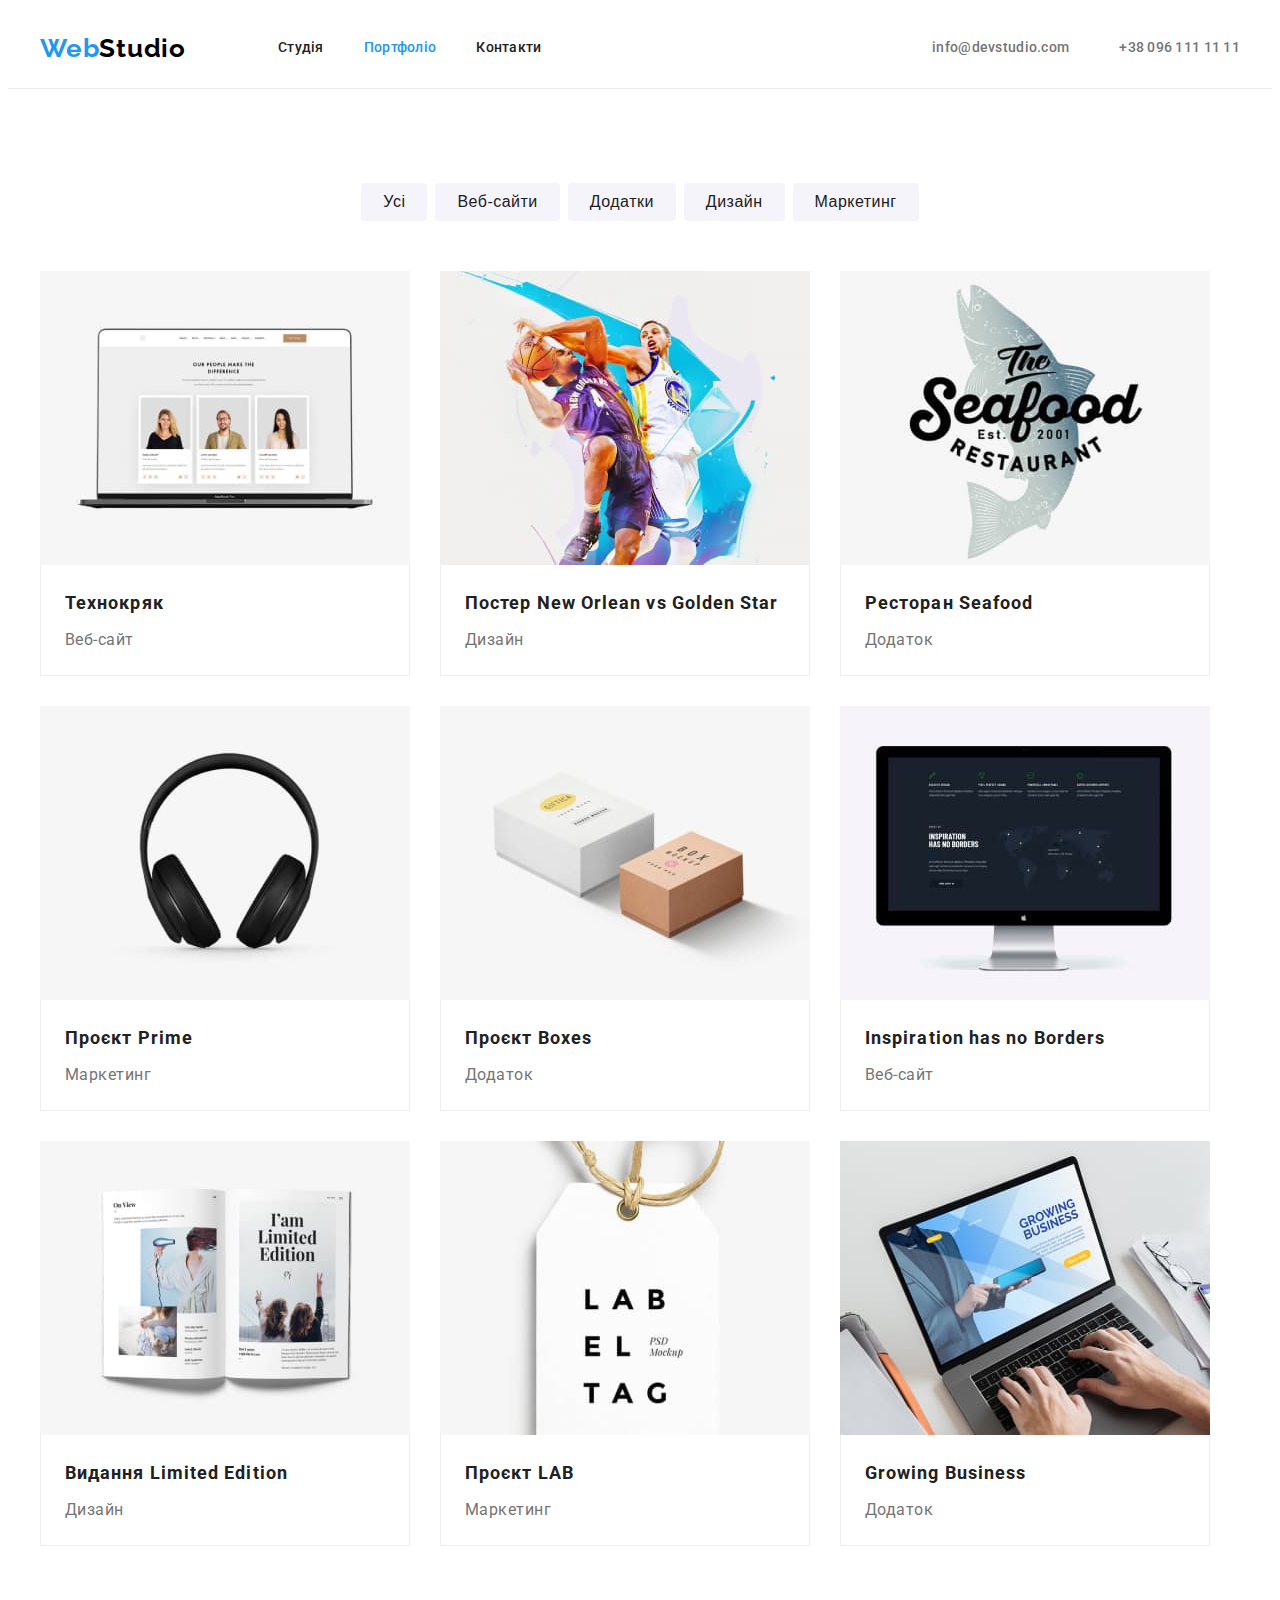
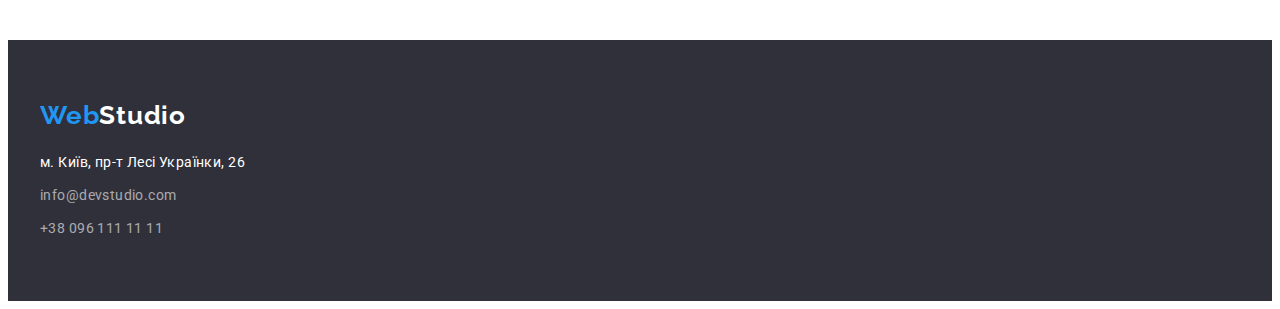
==== portfolio.html @ ae7ec664 "first commit" ====
<!DOCTYPE html>
<html lang="uk">
  <head>
    <meta charset="UTF-8" />
    <meta http-equiv="X-UA-Compatible" content="IE=edge" />
    <meta name="viewport" content="width=device-width, initial-scale=1.0" />
    <link rel="preconnect" href="https://fonts.googleapis.com" />
    <link rel="preconnect" href="https://fonts.gstatic.com" crossorigin />
    <link
      href="https://fonts.googleapis.com/css2?family=Raleway:wght@700&family=Roboto:wght@400;500;700;900&display=swap"
      rel="stylesheet"
    />
    <link
      rel="stylesheet"
      href="https://cdnjs.cloudflare.com/ajax/libs/modern-normalize/1.1.0/modern-normalize.min.css"
      integrity="sha512-wpPYUAdjBVSE4KJnH1VR1HeZfpl1ub8YT/NKx4PuQ5NmX2tKuGu6U/JRp5y+Y8XG2tV+wKQpNHVUX03MfMFn9Q=="
      crossorigin="anonymous"
      referrerpolicy="no-referrer"
    />
    <link rel="stylesheet" href="./css/styles.css" />
    <title>Portfolio</title>
  </head>
  <body>
    <header class="header">
      <div class="container header-container">
        <nav class="navigation">
          <a class="logo link" href="index.html" lang="en"
            ><span class="logo-first-letters">Web</span>Studio</a
          >
          <ul class="nav-list list">
            <li class="nav-list-item">
              <a class="nav-list-link link" href="./index.html"
                >Студія</a
              >
            </li>
            <li class="nav-list-item">
              <a class="nav-list-link link active-page" href="./portfolio.html"
                >Портфоліо</a
              >
            </li>
            <li class="nav-list-item">
              <a class="nav-list-link link" href="">Контакти</a>
            </li>
          </ul>
        </nav>
        <ul class="header-contact-list list">
          <li class="header-contact-list-item">
            <a
              class="header-contact-mail header-contact-list-link link"
              href="mailto:info@devstudio.com"
              >info@devstudio.com</a
            >
          </li>
          <li class="header-contact-list-item">
            <a
              class="header-contact-number header-contact-list-link link"
              href="tel:+380961111111"
              >+38 096 111 11 11</a
            >
          </li>
        </ul>
      </div>
    </header>
    <main>
      <section class="projects section">
        <div class="container">
          <h2 class="title-section" hidden>Проекти</h2>
          <ul class="filters-list list">
            <li class="filters-list-item">
              <button class="filter-button" type="button">Усі</button>
            </li>
            <li class="filters-list-item">
              <button class="filter-button" type="button">Веб-сайти</button>
            </li>
            <li class="filters-list-item">
              <button class="filter-button" type="button">Додатки</button>
            </li>
            <li class="filters-list-item">
              <button class="filter-button" type="button">Дизайн</button>
            </li>
            <li class="filters-list-item">
              <button class="filter-button" type="button">Маркетинг</button>
            </li>
          </ul>

          <ul class="projects-list list">
            <li class="projects-list-item projects-card">
              <a class="projects-card-link link" href=""
                ><img
                  class="projects-img"
                  src="./images/portfolio-img1.jpg"
                  alt="project 1"
                  width="370"
                  height="294"
                />
                <div class="projects-component-wrapper">
                  <h3 class="projects-title">Технокряк</h3>
                  <p class="projects-description">Веб-сайт</p>
                </div>
              </a>
            </li>
            <li class="projects-list-item projects-card">
              <a class="projects-card-link link" href=""
                ><img
                  class="projects-img"
                  src="./images/portfolio-img2.jpg"
                  alt="project 2"
                  width="370"
                  height="294"
                />
                <div class="projects-component-wrapper">
                  <h3 class="projects-title">
                    Постер <span lang="en">New Orlean vs Golden Star</span>
                  </h3>
                  <p class="projects-description">Дизайн</p>
                </div>
              </a>
            </li>
            <li class="projects-list-item projects-card">
              <a class="projects-card-link link" href=""
                ><img
                  class="projects-img"
                  src="./images/portfolio-img3.jpg"
                  alt="project 3"
                  width="370"
                  height="294"
                />
                <div class="projects-component-wrapper">
                  <h3 class="projects-title">
                    Ресторан <span lang="en">Seafood</span>
                  </h3>
                  <p class="projects-description">Додаток</p>
                </div>
              </a>
            </li>
            <li class="projects-list-item projects-card">
              <a class="projects-card-link link" href=""
                ><img
                  class="projects-img"
                  src="./images/portfolio-img4.jpg"
                  alt="project 4"
                  width="370"
                  height="294"
                />
                <div class="projects-component-wrapper">
                  <h3 class="projects-title">
                    Проєкт <span lang="en">Prime</span>
                  </h3>
                  <p class="projects-description">Маркетинг</p>
                </div>
              </a>
            </li>
            <li class="projects-list-item projects-card">
              <a class="projects-card-link link" href=""
                ><img
                  class="projects-img"
                  src="./images/portfolio-img5.jpg"
                  alt="project 5"
                  width="370"
                  height="294"
                />
                <div class="projects-component-wrapper">
                  <h3 class="projects-title">
                    Проєкт <span lang="en">Boxes</span>
                  </h3>
                  <p class="projects-description">Додаток</p>
                </div>
              </a>
            </li>
            <li class="projects-list-item projects-card">
              <a class="projects-card-link link" href=""
                ><img
                  class="projects-img"
                  src="./images/portfolio-img6.jpg"
                  alt="project 6"
                  width="370"
                  height="294"
                />
                <div class="projects-component-wrapper">
                  <h3 class="projects-title" lang="en">
                    Inspiration has no Borders
                  </h3>
                  <p class="projects-description">Веб-сайт</p>
                </div>
              </a>
            </li>
            <li class="projects-list-item projects-card">
              <a class="projects-card-link link" href=""
                ><img
                  class="projects-img"
                  src="./images/portfolio-img7.jpg"
                  alt="project 7"
                  width="370"
                  height="294"
                />
                <div class="projects-component-wrapper">
                  <h3 class="projects-title">
                    Видання <span lang="en">Limited Edition</span>
                  </h3>
                  <p class="projects-description">Дизайн</p>
                </div>
              </a>
            </li>
            <li class="projects-list-item projects-card">
              <a class="projects-card-link link" href=""
                ><img
                  class="projects-img"
                  src="./images/portfolio-img8.jpg"
                  alt="project 8"
                  width="370"
                  height="294"
                />
                <div class="projects-component-wrapper">
                  <h3 class="projects-title">
                    Проєкт <span lang="en">LAB</span>
                  </h3>
                  <p class="projects-description">Маркетинг</p>
                </div>
              </a>
            </li>
            <li class="projects-list-item projects-card">
              <a class="projects-card-link link" href=""
                ><img
                  class="projects-img"
                  src="./images/portfolio-img9.jpg"
                  alt="project 9"
                  width="370"
                  height="294"
                />
                <div class="projects-component-wrapper">
                  <h3 class="projects-title" lang="en">Growing Business</h3>
                  <p class="projects-description">Додаток</p>
                </div>
              </a>
            </li>
          </ul>
        </div>
      </section>
    </main>
    <footer class="footer">
      <div class="container">
        <a class="logo-footer logo link" href="index.html" lang="en"
          ><span class="logo-first-letters">Web</span>Studio</a
        >
        <address class="address">
          <p class="footer-contact-address">м. Київ, пр-т Лесі Українки, 26</p>
          <ul class="footer-list list">
            <li class="footer-list-item">
              <a
                class="footer-contact-mail contact-list-link link"
                href="mailto:info@devstudio.com"
                >info@devstudio.com</a
              >
            </li>
            <li class="footer-list-item">
              <a
                class="footer-contact-number contact-list-link link"
                href="tel:+380961111111"
                >+38 096 111 11 11</a
              >
            </li>
          </ul>
        </address>
      </div>
    </footer>
  </body>
</html>
---- css/styles.css ----
:root {
  --primary-font-family: "Roboto", sans-serif;
  --secondary-font-family: "Raleway", sans-serif;
  --accent-color: #2196f3;
  --primary-text-color-theme-dark: #ffffff;
  --secondary-text-color-theme-dark: rgba(255, 255, 255, 0.6);
  --primary-text-color-theme-light: #212121;
  --secondary-text-color-theme-light: #757575;
  --primary-background-color: #ffffff;
  --secondary-background-color: #f5f4fa;
  --dark-theme-background-color: #2f303a;
  --logo-text-color-theme-light: #000000;
  --logo-text-color-theme-dark: #ffffff;
  --accent-button-color: #188ce8;
}

h1,
h2,
h3,
h4,
p {
  margin-top: 0;
  margin-bottom: 0;
}

ul,
ol {
  margin-top: 0;
  margin-bottom: 0;
  padding-left: 0;
}

img {
  display: block;
}

address {
  font-style: normal;
}

body {
  font-family: var(--primary-font-family);
  color: var(--primary-text-color-theme-light);
  background-color: var(--primary-background-color);
}

.list {
  list-style: none;
}

.link {
  text-decoration: none;
}

.container {
  width: 1200px;
  padding-left: 15px;
  padding-right: 15px;
  margin-left: auto;
  margin-right: auto;
}

/* -------START INDEX-------- */

/* === START COMPONENTS === */
.hero,
.footer {
  background-color: var(--dark-theme-background-color);
}

.section {
  padding-top: 94px;
  padding-bottom: 94px;
}

.title-section {
  margin-bottom: 50px;
  font-weight: 700;
  font-size: 36px;
  line-height: 1.67;
  text-align: center;
  letter-spacing: 0.03em;
}

.visually-hidden {
  position: absolute;
  width: 1px;
  height: 1px;
  margin: -1px;
  border: 0;
  padding: 0;
  white-space: nowrap;
  clip-path: inset(100%);
  clip: rect(0 0 0 0);
  overflow: hidden;
}
/* === END COMPONENTS === */

/* === START HEADER ===*/
.header {
 border-bottom: 1px solid #ececec;
}

.header-container {
  display: flex;
  align-items: center;
}

.navigation,
.nav-list {
  display: flex;
  align-items: center;
}

.header-contact-list {
  display: flex;
  align-items: center;
  margin-left: auto;
}

.header-contact-list-item:not(:last-child) {
  margin-right: 50px;
}

.logo {
  font-family: var(--secondary-font-family);
  font-weight: 700;
  font-size: 26px;
  line-height: 1.19;
  letter-spacing: 0.03em;
  color: var(--logo-text-color-theme-light);
  margin-right: 92px;
}

.nav-list-item:not(:last-child) {
  margin-right: 40px;
}

.logo-first-letters {
  color: var(--accent-color);
}

.nav-list-link,
.header-contact-list-link {
  display: block;
  padding-top: 32px;
  padding-bottom: 32px;
  font-weight: 500;
  font-size: 14px;
  line-height: 1.14;
  letter-spacing: 0.02em;
  color: var(--primary-text-color-theme-light);
}
.header-contact-list-link {
  color: var(--secondary-text-color-theme-light);
}
.nav-list-link:hover,
.nav-list-link:focus {
  color: var(--accent-color);
}

.header-contact-list-link:hover,
.header-contact-list-link:focus {
  color: var(--accent-color);
}

.active-page {
  color: var(--accent-color);
}

/* === END HEADER === */

/* === START HERO === */
.hero {
  padding-top: 200px;
  padding-bottom: 200px;
}

.main-title {
  margin-left: auto;
  margin-right: auto;
  margin-bottom: 30px;
  width: 696px;
  font-weight: 900;
  font-size: 44px;
  line-height: 1.36;
  text-align: center;
  letter-spacing: 0.06em;
  text-transform: uppercase;
  color: var(--primary-text-color-theme-dark);
}

.modal-btn {
  margin-left: auto;
  margin-right: auto;
  min-width: 216px;
  min-height: 50px;
  padding: 8px 26px;
  font-family: inherit;
  font-weight: 700;
  font-size: 16px;
  line-height: 1.88;
  display: flex;
  align-items: center;
  text-align: center;
  letter-spacing: 0.06em;
  color: var(--primary-text-color-theme-dark);
  cursor: pointer;
  background-color: var(--accent-color);
  box-shadow: 0px 4px 4px rgba(0, 0, 0, 0.15);
  border-radius: 4px;
}
.modal-btn:hover,
.modal-btn:focus {
  background-color: var(--accent-button-color);
}
/* === END HERO === */

/* === START ABOUT === */

.about {
  padding-top: 94px;
}
.about-list {
  display: flex;
  gap: 30px;
}
.about-list-item {
  flex-basis: 270px;
}
.about-title {
  margin-bottom: 10px;
  font-weight: 700;
  font-size: 14px;
  line-height: 1.14;
  letter-spacing: 0.03em;
  text-transform: uppercase;
  color: var(--primary-text-color-theme-light);
}
.about-description {
  font-weight: 400;
  font-size: 14px;
  line-height: 1.71;
  letter-spacing: 0.03em;
  color: var(--secondary-text-color-theme-light);
}
/* === END ABOUT === */

/* === START PORTFOLIO === */

.portfolio-list {
  display: flex;
  flex-wrap: wrap;
  gap: 30px;
  }

.portfolio-list-item {
  flex-basis: calc((100% - 90px) / 3);
  }
/* === END PORTFOLIO === */

/* === START CONTACTS === */
.contacts-list {
  display: flex;
  flex-wrap: wrap;
  gap: 30px;
  }

.contacts-content-wrapper {
  padding-top: 30px;
  padding-bottom: 30px;
}

.contacts {
  background-color: var(--secondary-background-color);
}

.contacts-list-item {
  flex-basis: calc((100% - 120px) / 4);
  background-color: var(--primary-background-color);
  box-shadow: 0px 1px 3px rgba(0, 0, 0, 0.12), 0px 1px 1px rgba(0, 0, 0, 0.14),
    0px 2px 1px rgba(0, 0, 0, 0.2);
  border-radius: 0px 0px 4px 4px;
}

.contacts-title {
  margin-bottom: 10px;
  font-weight: 500;
  font-size: 16px;
  line-height: 1.19;
  text-align: center;
  letter-spacing: 0.03em;
  color: var(--primary-text-color-theme-light);
}
.contacts-description {
  font-weight: 400;
  font-size: 16px;
  line-height: 1.19;
  text-align: center;
  letter-spacing: 0.03em;
  color: var(--secondary-text-color-theme-light);
}
/* === END CONTACTS === */

/* === START FOOTER === */
.footer {
  padding-top: 60px;
  padding-bottom: 60px;
}

.logo-footer {
  color: var(--logo-text-color-theme-dark);
  margin-right: 0;
}
.address {
  margin-top: 20px;
}
.address,
.footer-contact-mail,
.footer-contact-number {
  font-style: normal;
  font-weight: 400;
  font-size: 14px;
  line-height: 1.71;
  letter-spacing: 0.03em;
  color: var(--secondary-text-color-theme-dark);
}
.footer-contact-address {
  margin-bottom: 9px;
  color: var(--logo-text-color-theme-dark);
}

.footer-list-item:not(:last-child) {
  margin-bottom: 9px;
}
/* === END FOOTER === */

/* -------END INDEX-------- */

/* -------START PORTFOLIO-------- */

/* === START PROJECTS === */
.filters-list {
  display: flex;
  justify-content: center;
  margin-bottom: 50px;
}

.filters-list-item:not(:last-child) {
  margin-right: 8px;
}

.filter-button {
  min-height: 38px;
  padding: 6px 22px;
  border: none;
  font-weight: 500;
  font-size: 16px;
  line-height: 1.62;
  text-align: center;
  letter-spacing: 0.03em;
  background-color: var(--secondary-background-color);
  border-radius: 4px;
  color: var(--primary-text-color-theme-light);
}
.filter-button:hover,
.filter-button:focus {
  cursor: pointer;
  background-color: var(--accent-color);
  box-shadow: 0px 3px 1px rgba(0, 0, 0, 0.1), 0px 1px 2px rgba(0, 0, 0, 0.08),
    0px 2px 2px rgba(0, 0, 0, 0.12);
  border-radius: 4px;
  color: var(--primary-text-color-theme-dark);
}

.projects-list {
  display: flex;
  flex-wrap: wrap;
  gap: 30px;
}

.projects-list-item {
  flex-basis: calc((100% - 90px) / 3);
}

.projects-card {
  background-color: #ffffff;
}

.projects-component-wrapper {
  padding: 20px 24px;
  border: 1px solid #eeeeee;
  border-top: none;
}
.projects-title {
  font-weight: 700;
  font-size: 18px;
  line-height: 2;
  letter-spacing: 0.06em;
  color: var(--primary-text-color-theme-light);
  margin-bottom: 4px;
}
.projects-description {
  font-weight: 400;
  font-size: 16px;
  line-height: 1.88;
  letter-spacing: 0.03em;
  color: var(--secondary-text-color-theme-light);
}
/* === END PROJECTS === */

/* -------END PORTFOLIO-------- */
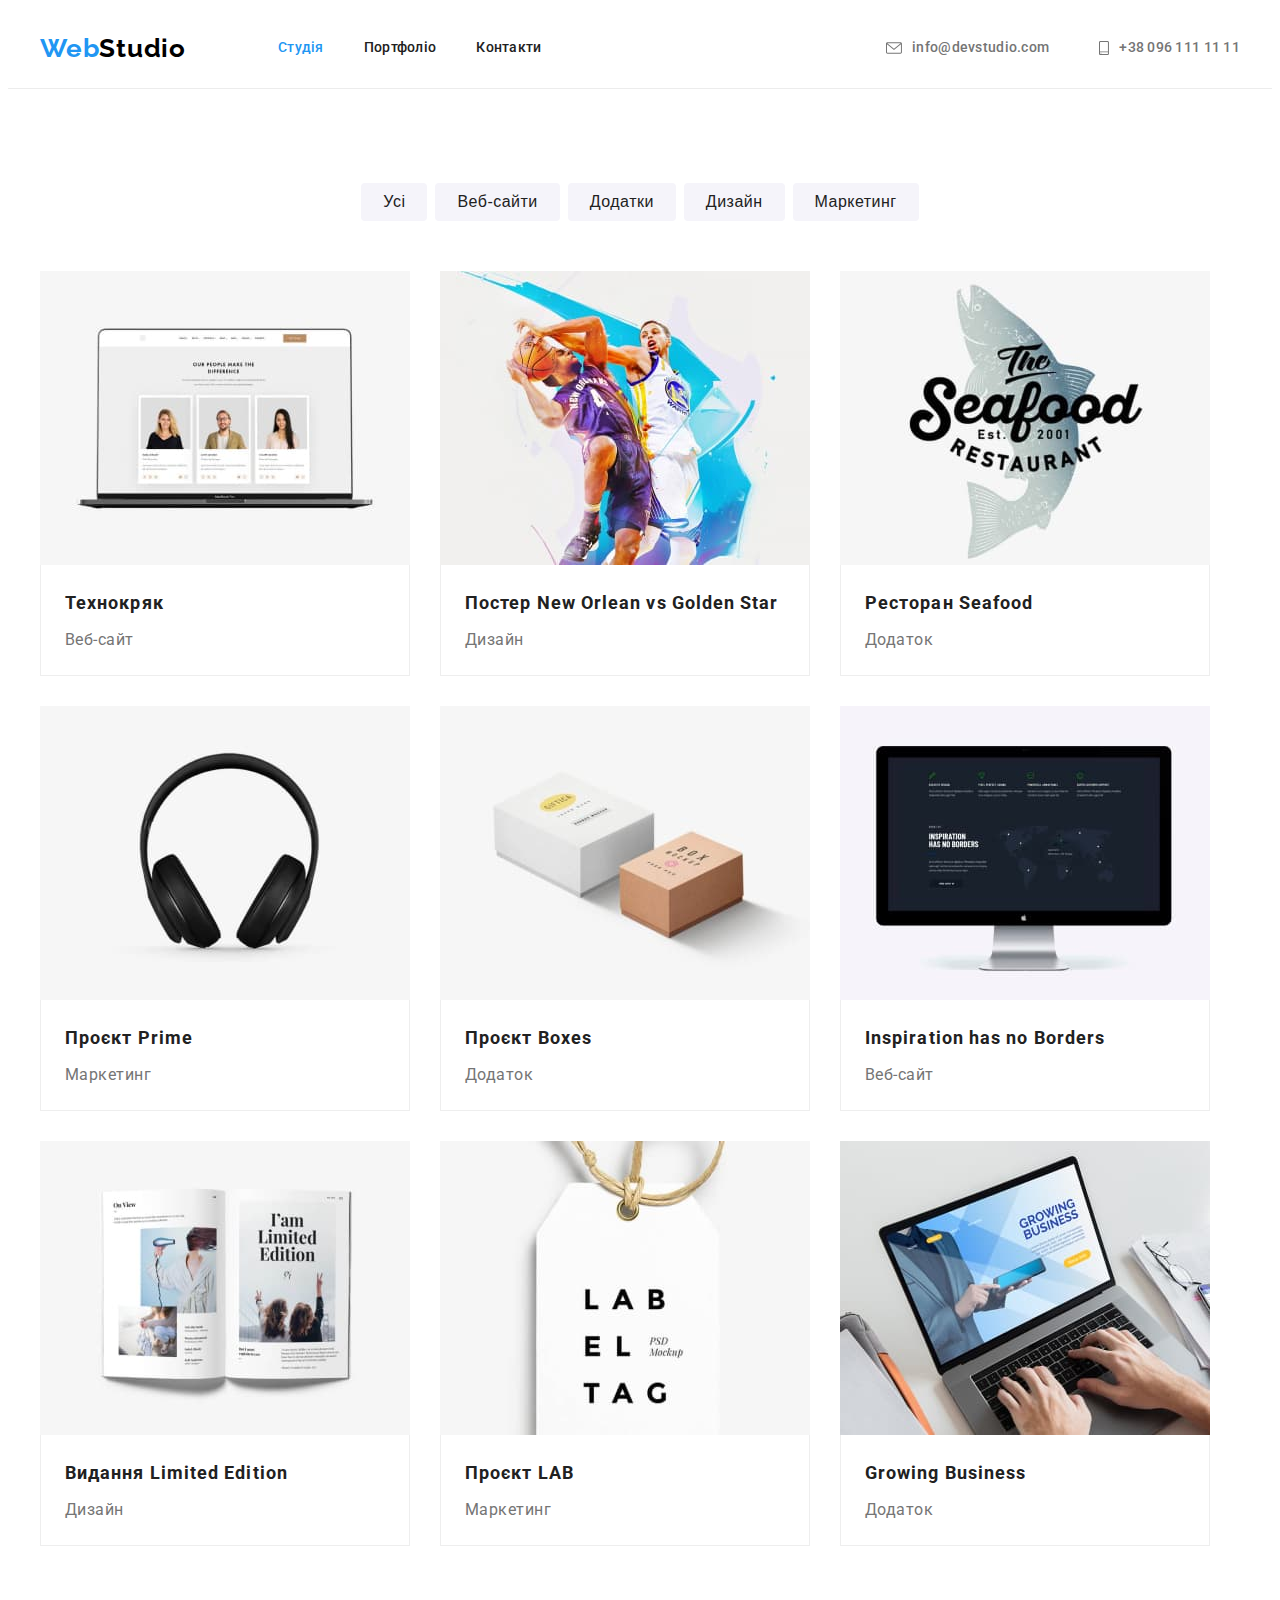
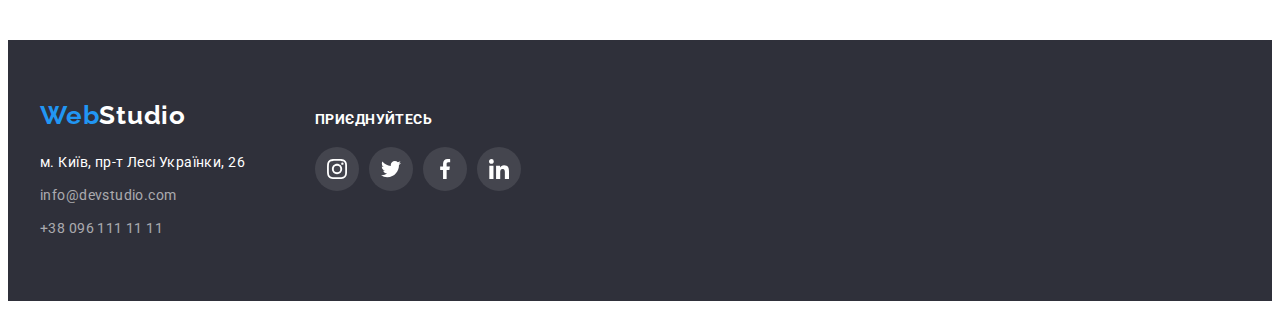
==== commit 49636613: "add social icons" ====
--- a/portfolio.html
+++ b/portfolio.html
@@ -29,12 +29,12 @@
           >
           <ul class="nav-list list">
             <li class="nav-list-item">
-              <a class="nav-list-link link" href="./index.html"
+              <a class="nav-list-link link active-page" href="./index.html"
                 >Студія</a
               >
             </li>
             <li class="nav-list-item">
-              <a class="nav-list-link link active-page" href="./portfolio.html"
+              <a class="nav-list-link link" href="./portfolio.html"
                 >Портфоліо</a
               >
             </li>
@@ -48,14 +48,28 @@
             <a
               class="header-contact-mail header-contact-list-link link"
               href="mailto:info@devstudio.com"
-              >info@devstudio.com</a
+            >
+              <svg width="16px" height="12px" class="header-contact-icons">
+                <use
+                  class="header-email-icon"
+                  href="./images/icons.svg#icon-envelope"
+                ></use>
+              </svg>
+              info@devstudio.com</a
             >
           </li>
           <li class="header-contact-list-item">
             <a
               class="header-contact-number header-contact-list-link link"
               href="tel:+380961111111"
-              >+38 096 111 11 11</a
+            >
+              <svg width="10px" height="16px" class="header-contact-icons">
+                <use
+                  class="header-number-icon"
+                  href="./images/icons.svg#icon-smartphone"
+                ></use>
+              </svg>
+              +38 096 111 11 11</a
             >
           </li>
         </ul>
@@ -84,11 +98,11 @@
           </ul>
 
           <ul class="projects-list list">
-            <li class="projects-list-item projects-card">
-              <a class="projects-card-link link" href=""
-                ><img
-                  class="projects-img"
-                  src="./images/portfolio-img1.jpg"
+            <li class="projects-list-item">
+              <a class="projects-card-link link" href="">
+                <img
+                  class="projects-img"
+                  src="./images/portfolio/portfolio-img1.jpg"
                   alt="project 1"
                   width="370"
                   height="294"
@@ -99,11 +113,11 @@
                 </div>
               </a>
             </li>
-            <li class="projects-list-item projects-card">
-              <a class="projects-card-link link" href=""
-                ><img
-                  class="projects-img"
-                  src="./images/portfolio-img2.jpg"
+            <li class="projects-list-item">
+              <a class="projects-card-link link" href="">
+                <img
+                  class="projects-img"
+                  src="./images/portfolio/portfolio-img2.jpg"
                   alt="project 2"
                   width="370"
                   height="294"
@@ -116,11 +130,11 @@
                 </div>
               </a>
             </li>
-            <li class="projects-list-item projects-card">
-              <a class="projects-card-link link" href=""
-                ><img
-                  class="projects-img"
-                  src="./images/portfolio-img3.jpg"
+            <li class="projects-list-item">
+              <a class="projects-card-link link" href="">
+                <img
+                  class="projects-img"
+                  src="./images/portfolio/portfolio-img3.jpg"
                   alt="project 3"
                   width="370"
                   height="294"
@@ -133,11 +147,11 @@
                 </div>
               </a>
             </li>
-            <li class="projects-list-item projects-card">
-              <a class="projects-card-link link" href=""
-                ><img
-                  class="projects-img"
-                  src="./images/portfolio-img4.jpg"
+            <li class="projects-list-item">
+              <a class="projects-card-link link" href="">
+                <img
+                  class="projects-img"
+                  src="./images/portfolio/portfolio-img4.jpg"
                   alt="project 4"
                   width="370"
                   height="294"
@@ -150,11 +164,11 @@
                 </div>
               </a>
             </li>
-            <li class="projects-list-item projects-card">
-              <a class="projects-card-link link" href=""
-                ><img
-                  class="projects-img"
-                  src="./images/portfolio-img5.jpg"
+            <li class="projects-list-item">
+              <a class="projects-card-link link" href="">
+                <img
+                  class="projects-img"
+                  src="./images/portfolio/portfolio-img5.jpg"
                   alt="project 5"
                   width="370"
                   height="294"
@@ -167,11 +181,11 @@
                 </div>
               </a>
             </li>
-            <li class="projects-list-item projects-card">
-              <a class="projects-card-link link" href=""
-                ><img
-                  class="projects-img"
-                  src="./images/portfolio-img6.jpg"
+            <li class="projects-list-item">
+              <a class="projects-card-link link" href="">
+                <img
+                  class="projects-img"
+                  src="./images/portfolio/portfolio-img6.jpg"
                   alt="project 6"
                   width="370"
                   height="294"
@@ -184,11 +198,11 @@
                 </div>
               </a>
             </li>
-            <li class="projects-list-item projects-card">
-              <a class="projects-card-link link" href=""
-                ><img
-                  class="projects-img"
-                  src="./images/portfolio-img7.jpg"
+            <li class="projects-list-item">
+              <a class="projects-card-link link" href="">
+                <img
+                  class="projects-img"
+                  src="./images/portfolio/portfolio-img7.jpg"
                   alt="project 7"
                   width="370"
                   height="294"
@@ -201,11 +215,11 @@
                 </div>
               </a>
             </li>
-            <li class="projects-list-item projects-card">
-              <a class="projects-card-link link" href=""
-                ><img
-                  class="projects-img"
-                  src="./images/portfolio-img8.jpg"
+            <li class="projects-list-item">
+              <a class="projects-card-link link" href="">
+                <img
+                  class="projects-img"
+                  src="./images/portfolio/portfolio-img8.jpg"
                   alt="project 8"
                   width="370"
                   height="294"
@@ -218,11 +232,11 @@
                 </div>
               </a>
             </li>
-            <li class="projects-list-item projects-card">
-              <a class="projects-card-link link" href=""
-                ><img
-                  class="projects-img"
-                  src="./images/portfolio-img9.jpg"
+            <li class="projects-list-item">
+              <a class="projects-card-link link" href="">
+                <img
+                  class="projects-img"
+                  src="./images/portfolio/portfolio-img9.jpg"
                   alt="project 9"
                   width="370"
                   height="294"
@@ -239,28 +253,97 @@
     </main>
     <footer class="footer">
       <div class="container">
-        <a class="logo-footer logo link" href="index.html" lang="en"
-          ><span class="logo-first-letters">Web</span>Studio</a
-        >
-        <address class="address">
-          <p class="footer-contact-address">м. Київ, пр-т Лесі Українки, 26</p>
-          <ul class="footer-list list">
-            <li class="footer-list-item">
-              <a
-                class="footer-contact-mail contact-list-link link"
-                href="mailto:info@devstudio.com"
-                >info@devstudio.com</a
-              >
-            </li>
-            <li class="footer-list-item">
-              <a
-                class="footer-contact-number contact-list-link link"
-                href="tel:+380961111111"
-                >+38 096 111 11 11</a
-              >
-            </li>
-          </ul>
-        </address>
+        <ul class="footer-list list">
+          <li class="footer-list-item">
+            <a class="logo-footer logo link" href="index.html" lang="en"
+              ><span class="logo-first-letters">Web</span>Studio</a
+            >
+            <address class="address">
+              <p class="footer-contact-address">
+                м. Київ, пр-т Лесі Українки, 26
+              </p>
+              <ul class="footer-address-list list">
+                <li class="footer-address-list-item">
+                  <a
+                    class="footer-contact-mail contact-list-link link"
+                    href="mailto:info@devstudio.com"
+                    >info@devstudio.com</a
+                  >
+                </li>
+                <li class="footer-address-list-item">
+                  <a
+                    class="footer-contact-number contact-list-link link"
+                    href="tel:+380961111111"
+                    >+38 096 111 11 11</a
+                  >
+                </li>
+              </ul>
+            </address>
+          </li>
+          <li class="footer-list-item">
+            <h2 class="title-section visually-hidden">Приєднуйтесь</h2>
+
+            <h3 class="footer-social-title">Приєднуйтесь</h3>
+            <ul class="social-links-list list">
+              <li class="social-links-item">
+                <a
+                  href=""
+                  class="social-links-link footer-social-links-link link"
+                >
+                  <svg
+                    class="social-links-icon footer-social-list-icon"
+                    width="20px"
+                    height="20px"
+                  >
+                    <use href="./images/icons.svg#instagram"></use>
+                  </svg>
+                </a>
+              </li>
+              <li class="social-links-item">
+                <a
+                  href=""
+                  class="social-links-link footer-social-links-link link"
+                >
+                  <svg
+                    class="social-links-icon footer-social-list-icon"
+                    width="20px"
+                    height="20px"
+                  >
+                    <use href="./images/icons.svg#twitter"></use>
+                  </svg>
+                </a>
+              </li>
+              <li class="social-links-item">
+                <a
+                  href=""
+                  class="social-links-link footer-social-links-link link"
+                >
+                  <svg
+                    class="social-links-icon footer-social-list-icon"
+                    width="20px"
+                    height="20px"
+                  >
+                    <use href="./images/icons.svg#facebook"></use>
+                  </svg>
+                </a>
+              </li>
+              <li class="social-links-item">
+                <a
+                  href=""
+                  class="social-links-link footer-social-links-link link"
+                >
+                  <svg
+                    class="social-links-icon footer-social-list-icon"
+                    width="20px"
+                    height="20px"
+                  >
+                    <use href="./images/icons.svg#linkedin"></use>
+                  </svg>
+                </a>
+              </li>
+            </ul>
+          </li>
+        </ul>
       </div>
     </footer>
   </body>
--- a/css/styles.css
+++ b/css/styles.css
@@ -98,7 +98,7 @@
 
 /* === START HEADER ===*/
 .header {
- border-bottom: 1px solid #ececec;
+  border-bottom: 1px solid #ececec;
 }
 
 .header-container {
@@ -151,16 +151,32 @@
   letter-spacing: 0.02em;
   color: var(--primary-text-color-theme-light);
 }
+
 .header-contact-list-link {
+  display: flex;
+  align-items: center;
   color: var(--secondary-text-color-theme-light);
 }
+
+.header-contact-icons {
+  margin-right: 10px;
+  fill: var(--secondary-text-color-theme-light);
+}
+
 .nav-list-link:hover,
 .nav-list-link:focus {
   color: var(--accent-color);
 }
 
+.header-contact-list-link:hover .header-contact-icons,
+.header-contact-list-link:focus .header-contact-icons {
+  fill: var(--accent-color);
+}
+
 .header-contact-list-link:hover,
-.header-contact-list-link:focus {
+.header-contact-list-link:focus,
+.contact-list-link:hover,
+.contact-list-link:focus {
   color: var(--accent-color);
 }
 
@@ -174,6 +190,12 @@
 .hero {
   padding-top: 200px;
   padding-bottom: 200px;
+  background-image: linear-gradient(
+      rgba(47, 48, 58, 0.4),
+      rgba(47, 48, 58, 0.4)
+    ),
+    url(../images/hero/bg.jpg);
+  background-size: cover;
 }
 
 .main-title {
@@ -214,6 +236,7 @@
 .modal-btn:focus {
   background-color: var(--accent-button-color);
 }
+
 /* === END HERO === */
 
 /* === START ABOUT === */
@@ -244,6 +267,17 @@
   letter-spacing: 0.03em;
   color: var(--secondary-text-color-theme-light);
 }
+
+.about-item-icon {
+  display: flex;
+  flex-basis: 270px;
+  align-items: center;
+  justify-content: center;
+  margin-bottom: 30px;
+  background-color: var(--secondary-background-color);
+  border-radius: 4px;
+  padding: 25px 100px;
+}
 /* === END ABOUT === */
 
 /* === START PORTFOLIO === */
@@ -252,11 +286,11 @@
   display: flex;
   flex-wrap: wrap;
   gap: 30px;
-  }
+}
 
 .portfolio-list-item {
   flex-basis: calc((100% - 90px) / 3);
-  }
+}
 /* === END PORTFOLIO === */
 
 /* === START CONTACTS === */
@@ -264,11 +298,10 @@
   display: flex;
   flex-wrap: wrap;
   gap: 30px;
-  }
+}
 
 .contacts-content-wrapper {
-  padding-top: 30px;
-  padding-bottom: 30px;
+  padding: 30px 32px;
 }
 
 .contacts {
@@ -293,6 +326,7 @@
   color: var(--primary-text-color-theme-light);
 }
 .contacts-description {
+  margin-bottom: 16px;
   font-weight: 400;
   font-size: 16px;
   line-height: 1.19;
@@ -300,7 +334,65 @@
   letter-spacing: 0.03em;
   color: var(--secondary-text-color-theme-light);
 }
+
+.social-links-link {
+  display: flex;
+  justify-content: center;
+  align-items: center;
+  width: 44px;
+  height: 44px;
+  border-radius: 50%;
+  fill: #afb1b8;
+}
+
+.social-links-list {
+  display: flex;
+  gap: 10px;
+  justify-content: center;
+}
+
+.social-links-link:hover,
+.social-links-link:focus {
+  background-color: var(--accent-color);
+}
+
+.social-links-link:hover .social-links-icon,
+.social-links-link:focus .social-links-icon {
+  fill: var(--logo-text-color-theme-dark);
+}
 /* === END CONTACTS === */
+
+/* === START CLIENTS === */
+.clients-list {
+  display: flex;
+  flex-wrap: wrap;
+  gap: 30px;
+}
+
+.clients-list-item {
+  flex-basis: calc((100% - 180px) / 6);
+  border: 1px solid #afb1b8;
+  border-radius: 4px;
+}
+
+.clients-list-link {
+  display: flex;
+  align-items: center;
+  justify-content: center;
+  flex-basis: 170px;
+  padding: 16px 0;
+}
+
+.clients-logo-icons {
+  fill: #afb1b8;
+}
+
+.clients-list-link:hover .clients-logo-icons,
+.clients-list-link:focus .clients-logo-icons {
+  fill: var(--accent-color);
+}
+
+/* === END CLIENTS === */
 
 /* === START FOOTER === */
 .footer {
@@ -330,8 +422,35 @@
   color: var(--logo-text-color-theme-dark);
 }
 
+.footer-address-list-item:not(:last-child) {
+  margin-bottom: 9px;
+}
+
+.footer-social-title {
+  font-weight: 700;
+  font-size: 14px;
+  line-height: 16px;
+  letter-spacing: 0.03em;
+  text-transform: uppercase;
+  color: var(--logo-text-color-theme-dark);
+  margin-bottom: 20px;
+}
+
+.footer-list {
+  display: flex;
+  align-items: baseline;
+}
+
 .footer-list-item:not(:last-child) {
-  margin-bottom: 9px;
+  margin-right: 70px;
+}
+
+.footer-social-links-link {
+  background-color: rgba(255, 255, 255, 0.1);
+}
+
+.footer-social-list-icon {
+  fill: var(--logo-text-color-theme-dark);
 }
 /* === END FOOTER === */
 
@@ -380,10 +499,7 @@
 }
 
 .projects-list-item {
-  flex-basis: calc((100% - 90px) / 3);
-}
-
-.projects-card {
+  flex-basis: 370px;
   background-color: #ffffff;
 }
 
@@ -392,6 +508,13 @@
   border: 1px solid #eeeeee;
   border-top: none;
 }
+
+.projects-list-item:hover,
+.projects-list-item:focus {
+  box-shadow: 0px 1px 1px rgba(0, 0, 0, 0.12), 0px 4px 4px rgba(0, 0, 0, 0.06),
+    1px 4px 6px rgba(0, 0, 0, 0.16);
+}
+
 .projects-title {
   font-weight: 700;
   font-size: 18px;
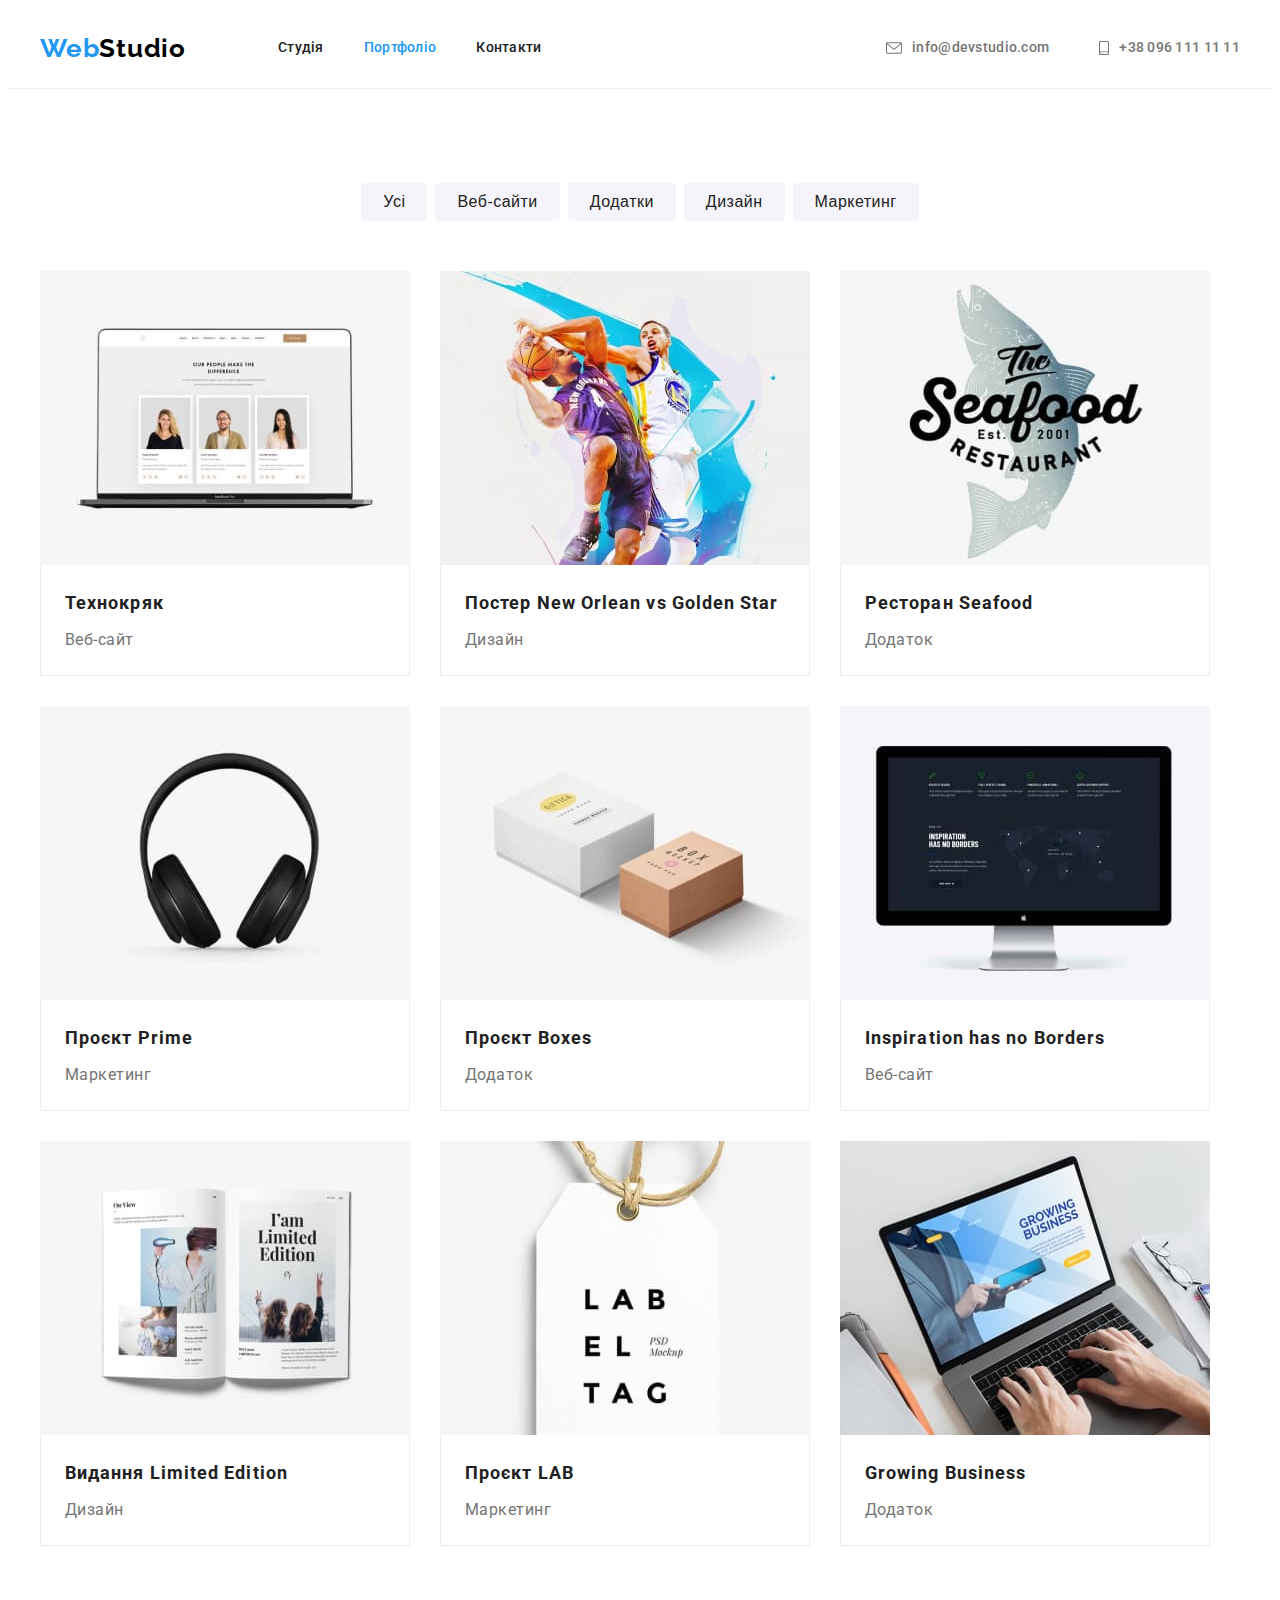
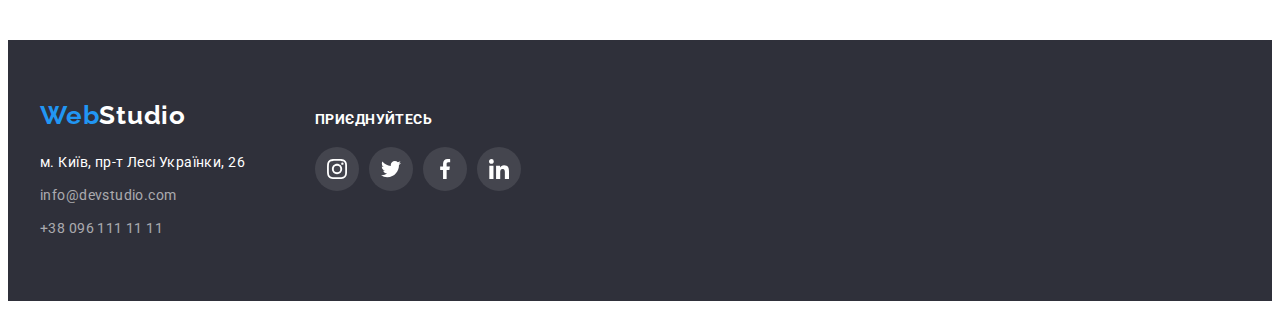
==== commit 656927ec: "add social links" ====
--- a/portfolio.html
+++ b/portfolio.html
@@ -29,12 +29,10 @@
           >
           <ul class="nav-list list">
             <li class="nav-list-item">
-              <a class="nav-list-link link active-page" href="./index.html"
-                >Студія</a
-              >
+              <a class="nav-list-link link" href="./index.html">Студія</a>
             </li>
             <li class="nav-list-item">
-              <a class="nav-list-link link" href="./portfolio.html"
+              <a class="nav-list-link active-page link" href="./portfolio.html"
                 >Портфоліо</a
               >
             </li>
@@ -287,8 +285,9 @@
             <ul class="social-links-list list">
               <li class="social-links-item">
                 <a
-                  href=""
+                  href="https://www.instagram.com/"
                   class="social-links-link footer-social-links-link link"
+                  target="_blank"
                 >
                   <svg
                     class="social-links-icon footer-social-list-icon"
@@ -301,8 +300,9 @@
               </li>
               <li class="social-links-item">
                 <a
-                  href=""
+                  href="https://twitter.com/"
                   class="social-links-link footer-social-links-link link"
+                  target="_blank"
                 >
                   <svg
                     class="social-links-icon footer-social-list-icon"
@@ -315,8 +315,9 @@
               </li>
               <li class="social-links-item">
                 <a
-                  href=""
+                  href="https://www.facebook.com/"
                   class="social-links-link footer-social-links-link link"
+                  target="_blank"
                 >
                   <svg
                     class="social-links-icon footer-social-list-icon"
@@ -329,8 +330,9 @@
               </li>
               <li class="social-links-item">
                 <a
-                  href=""
+                  href="https://ru.linkedin.com/"
                   class="social-links-link footer-social-links-link link"
+                  target="_blank"
                 >
                   <svg
                     class="social-links-icon footer-social-list-icon"
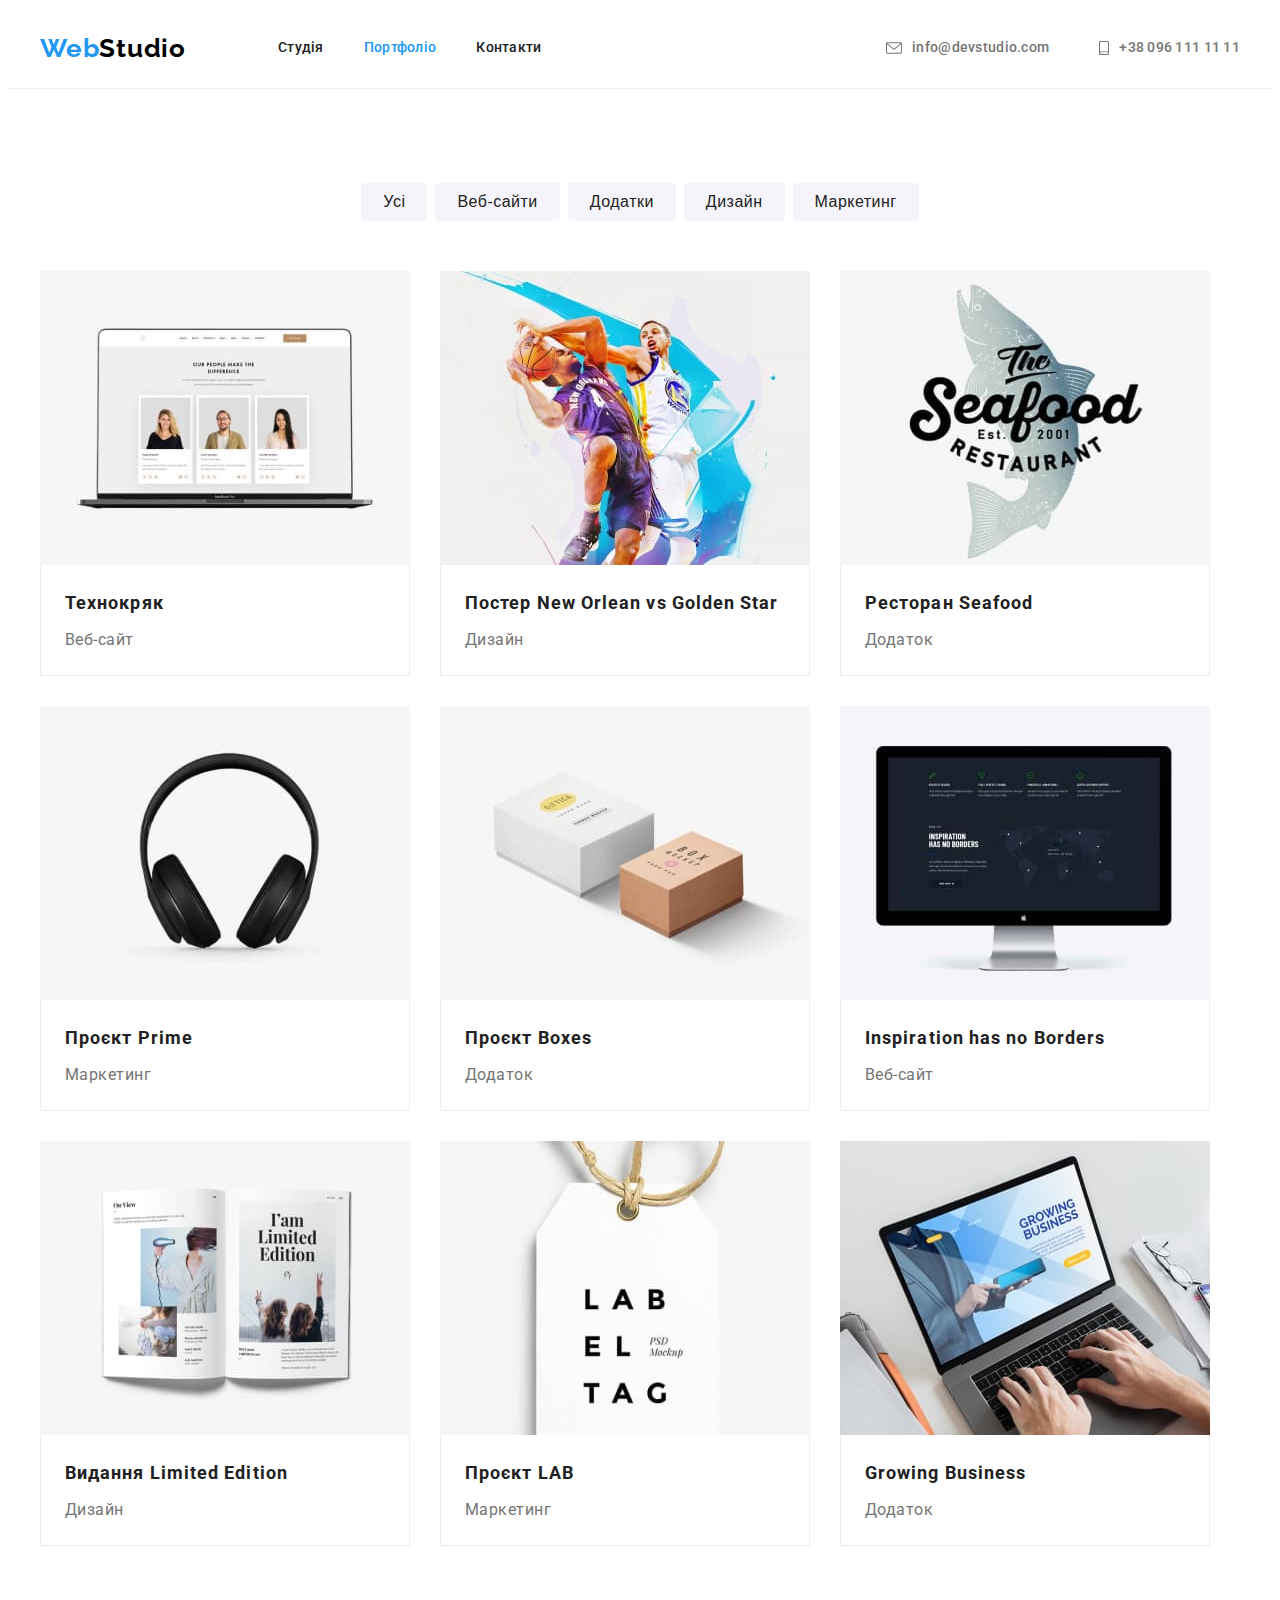
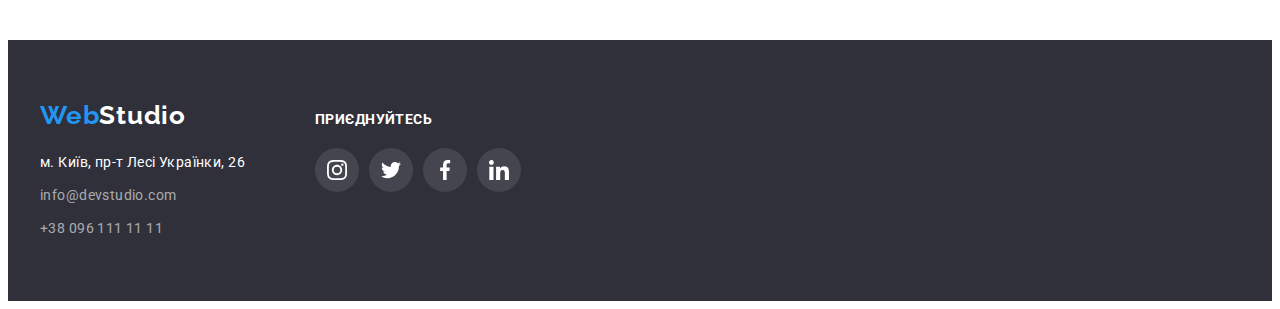
==== commit a5bf9164: "add clients border color" ====
--- a/portfolio.html
+++ b/portfolio.html
@@ -251,101 +251,98 @@
     </main>
     <footer class="footer">
       <div class="container">
-        <ul class="footer-list list">
-          <li class="footer-list-item">
-            <a class="logo-footer logo link" href="index.html" lang="en"
-              ><span class="logo-first-letters">Web</span>Studio</a
-            >
-            <address class="address">
-              <p class="footer-contact-address">
-                м. Київ, пр-т Лесі Українки, 26
-              </p>
-              <ul class="footer-address-list list">
-                <li class="footer-address-list-item">
-                  <a
-                    class="footer-contact-mail contact-list-link link"
-                    href="mailto:info@devstudio.com"
-                    >info@devstudio.com</a
-                  >
-                </li>
-                <li class="footer-address-list-item">
-                  <a
-                    class="footer-contact-number contact-list-link link"
-                    href="tel:+380961111111"
-                    >+38 096 111 11 11</a
-                  >
-                </li>
-              </ul>
-            </address>
-          </li>
-          <li class="footer-list-item">
-            <h2 class="title-section visually-hidden">Приєднуйтесь</h2>
-
-            <h3 class="footer-social-title">Приєднуйтесь</h3>
-            <ul class="social-links-list list">
-              <li class="social-links-item">
+        <div class="footer-address">
+          <a class="logo-footer logo link" href="index.html" lang="en"
+            ><span class="logo-first-letters">Web</span>Studio</a
+          >
+          <address class="address">
+            <p class="footer-contact-address">
+              м. Київ, пр-т Лесі Українки, 26
+            </p>
+            <ul class="footer-address-list list">
+              <li class="footer-address-list-item">
                 <a
-                  href="https://www.instagram.com/"
-                  class="social-links-link footer-social-links-link link"
-                  target="_blank"
-                >
-                  <svg
-                    class="social-links-icon footer-social-list-icon"
-                    width="20px"
-                    height="20px"
-                  >
-                    <use href="./images/icons.svg#instagram"></use>
-                  </svg>
-                </a>
+                  class="footer-contact-mail contact-list-link link"
+                  href="mailto:info@devstudio.com"
+                  >info@devstudio.com</a
+                >
               </li>
-              <li class="social-links-item">
+              <li class="footer-address-list-item">
                 <a
-                  href="https://twitter.com/"
-                  class="social-links-link footer-social-links-link link"
-                  target="_blank"
-                >
-                  <svg
-                    class="social-links-icon footer-social-list-icon"
-                    width="20px"
-                    height="20px"
-                  >
-                    <use href="./images/icons.svg#twitter"></use>
-                  </svg>
-                </a>
-              </li>
-              <li class="social-links-item">
-                <a
-                  href="https://www.facebook.com/"
-                  class="social-links-link footer-social-links-link link"
-                  target="_blank"
-                >
-                  <svg
-                    class="social-links-icon footer-social-list-icon"
-                    width="20px"
-                    height="20px"
-                  >
-                    <use href="./images/icons.svg#facebook"></use>
-                  </svg>
-                </a>
-              </li>
-              <li class="social-links-item">
-                <a
-                  href="https://ru.linkedin.com/"
-                  class="social-links-link footer-social-links-link link"
-                  target="_blank"
-                >
-                  <svg
-                    class="social-links-icon footer-social-list-icon"
-                    width="20px"
-                    height="20px"
-                  >
-                    <use href="./images/icons.svg#linkedin"></use>
-                  </svg>
-                </a>
+                  class="footer-contact-number contact-list-link link"
+                  href="tel:+380961111111"
+                  >+38 096 111 11 11</a
+                >
               </li>
             </ul>
-          </li>
-        </ul>
+          </address>
+        </div>
+        <div class="footer-social">
+          <h2 class="title-section visually-hidden">Приєднуйтесь</h2>
+          <b class="footer-social-title">Приєднуйтесь</b>
+          <ul class="footer-social-links-list social-links-list list">
+            <li class="social-links-item">
+              <a
+                href="https://www.instagram.com/"
+                class="social-links-link footer-social-links-link link"
+                target="_blank"
+              >
+                <svg
+                  class="social-links-icon footer-social-list-icon"
+                  width="20px"
+                  height="20px"
+                >
+                  <use href="./images/icons.svg#instagram"></use>
+                </svg>
+              </a>
+            </li>
+            <li class="social-links-item">
+              <a
+                href="https://twitter.com/"
+                class="social-links-link footer-social-links-link link"
+                target="_blank"
+              >
+                <svg
+                  class="social-links-icon footer-social-list-icon"
+                  width="20px"
+                  height="20px"
+                >
+                  <use href="./images/icons.svg#twitter"></use>
+                </svg>
+              </a>
+            </li>
+            <li class="social-links-item">
+              <a
+                href="https://www.facebook.com/"
+                class="social-links-link footer-social-links-link link"
+                target="_blank"
+              >
+                <svg
+                  class="social-links-icon footer-social-list-icon"
+                  width="20px"
+                  height="20px"
+                >
+                  <use href="./images/icons.svg#facebook"></use>
+                </svg>
+              </a>
+            </li>
+            <li class="social-links-item">
+              <a
+                href="https://ru.linkedin.com/"
+                class="social-links-link footer-social-links-link link"
+                target="_blank"
+              >
+                <svg
+                  class="social-links-icon footer-social-list-icon"
+                  width="20px"
+                  height="20px"
+                >
+                  <use href="./images/icons.svg#linkedin"></use>
+                </svg>
+              </a>
+            </li>
+          </ul>
+        </div>
       </div>
     </footer>
   </body>
--- a/css/styles.css
+++ b/css/styles.css
@@ -168,6 +168,17 @@
   color: var(--accent-color);
 }
 
+.nav-list-item:hover::after,
+.nav-list-item:focus::after {
+  content: '';
+  display: block;
+  /* width: 48px; */
+  height: 4px;
+  background-color: var(--accent-color);
+  border-radius: 2px;
+  margin-top: -4px;
+}
+
 .header-contact-list-link:hover .header-contact-icons,
 .header-contact-list-link:focus .header-contact-icons {
   fill: var(--accent-color);
@@ -188,6 +199,8 @@
 
 /* === START HERO === */
 .hero {
+  max-width: 1600px;
+  margin: 0 auto;
   padding-top: 200px;
   padding-bottom: 200px;
   background-image: linear-gradient(
@@ -271,12 +284,12 @@
 .about-item-icon {
   display: flex;
   flex-basis: 270px;
+  height: 120px;
   align-items: center;
   justify-content: center;
   margin-bottom: 30px;
   background-color: var(--secondary-background-color);
   border-radius: 4px;
-  padding: 25px 100px;
 }
 /* === END ABOUT === */
 
@@ -375,12 +388,17 @@
   border-radius: 4px;
 }
 
+.clients-list-item:hover,
+.clients-list-item:focus {
+  border: 1px solid var(--accent-color);
+}
+
 .clients-list-link {
   display: flex;
   align-items: center;
   justify-content: center;
   flex-basis: 170px;
-  padding: 16px 0;
+  height: 92px;
 }
 
 .clients-logo-icons {
@@ -398,6 +416,15 @@
 .footer {
   padding-top: 60px;
   padding-bottom: 60px;
+}
+
+.footer .container {
+  display: flex;
+  align-items: baseline;
+}
+
+.footer-address {
+  margin-right: 70px;
 }
 
 .logo-footer {
@@ -417,6 +444,7 @@
   letter-spacing: 0.03em;
   color: var(--secondary-text-color-theme-dark);
 }
+
 .footer-contact-address {
   margin-bottom: 9px;
   color: var(--logo-text-color-theme-dark);
@@ -433,16 +461,10 @@
   letter-spacing: 0.03em;
   text-transform: uppercase;
   color: var(--logo-text-color-theme-dark);
-  margin-bottom: 20px;
-}
-
-.footer-list {
-  display: flex;
-  align-items: baseline;
-}
-
-.footer-list-item:not(:last-child) {
-  margin-right: 70px;
+}
+
+.footer-social-links-list {
+  margin-top: 20px;
 }
 
 .footer-social-links-link {
@@ -473,6 +495,7 @@
   min-height: 38px;
   padding: 6px 22px;
   border: none;
+  cursor: pointer;
   font-weight: 500;
   font-size: 16px;
   line-height: 1.62;
@@ -484,11 +507,9 @@
 }
 .filter-button:hover,
 .filter-button:focus {
-  cursor: pointer;
   background-color: var(--accent-color);
   box-shadow: 0px 3px 1px rgba(0, 0, 0, 0.1), 0px 1px 2px rgba(0, 0, 0, 0.08),
     0px 2px 2px rgba(0, 0, 0, 0.12);
-  border-radius: 4px;
   color: var(--primary-text-color-theme-dark);
 }
 
@@ -509,8 +530,9 @@
   border-top: none;
 }
 
-.projects-list-item:hover,
-.projects-list-item:focus {
+.projects-card-link:hover,
+.projects-card-link:focus {
+  display: block;
   box-shadow: 0px 1px 1px rgba(0, 0, 0, 0.12), 0px 4px 4px rgba(0, 0, 0, 0.06),
     1px 4px 6px rgba(0, 0, 0, 0.16);
 }
